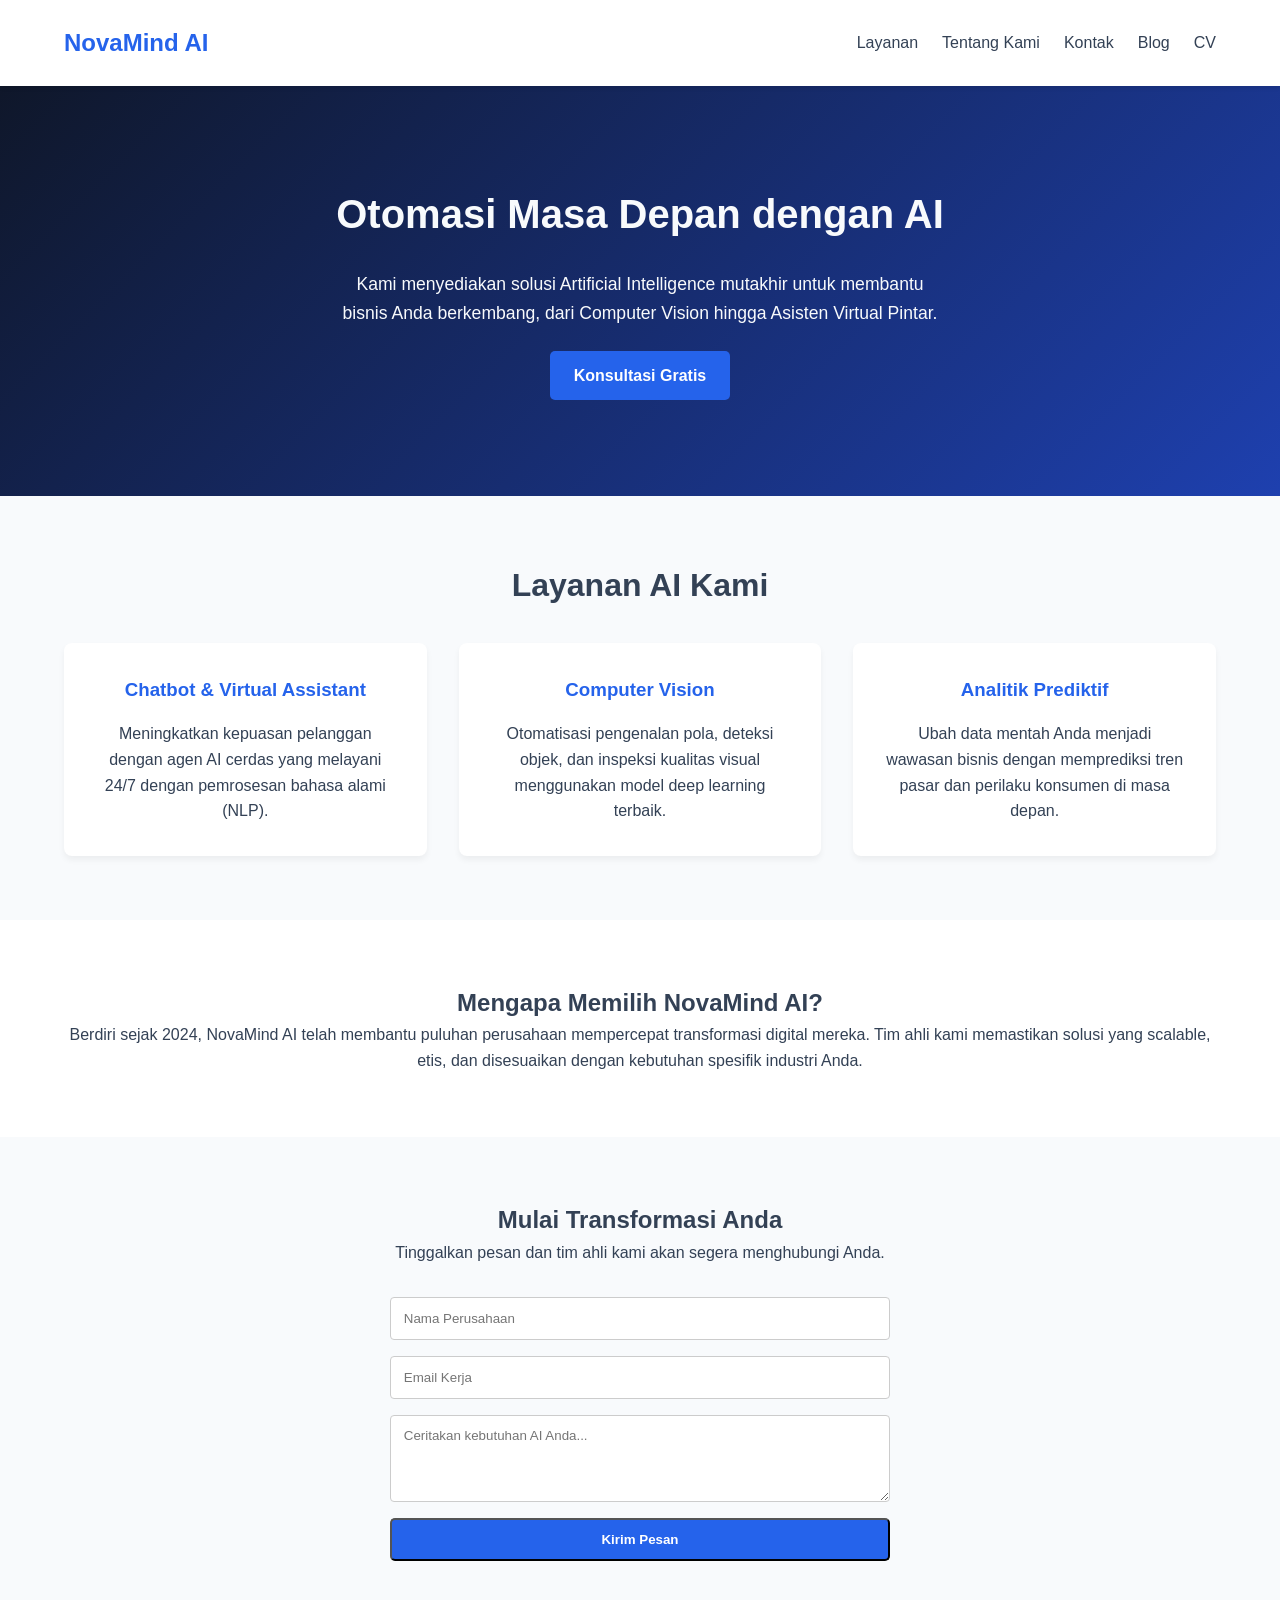
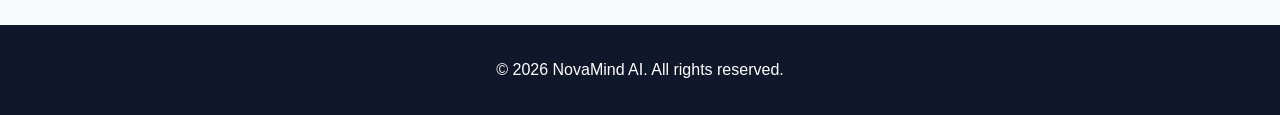
==== index.html @ 273d54a8 "Initial commit" ====
<!DOCTYPE html>
<html lang="id">
<head>
    <meta charset="UTF-8">
    <meta name="viewport" content="width=device-width, initial-scale=1.0">
    <title>NovaMind AI - Solusi Artificial Intelligence Anda</title>
    <!-- Menghubungkan ke External CSS -->
    <link rel="stylesheet" href="assets/css/style.css">
</head>
<body>

    <!-- Header / Navbar -->
    <header class="navbar">
        <div class="brand">NovaMind AI</div>
        <nav>
            <ul class="nav-links">
                <li><a href="#layanan">Layanan</a></li>
                <li><a href="#tentang">Tentang Kami</a></li>
                <li><a href="#kontak">Kontak</a></li>
                <!-- Integrasi Navigasi -->
                <li><a href="blog.html">Blog</a></li>
                <li><a href="cv.html">CV</a></li>
            </ul>
        </nav>
    </header>

    <main>
        <!-- Section Hero -->
        <section class="hero">
            <h1>Otomasi Masa Depan dengan AI</h1>
            <p>Kami menyediakan solusi Artificial Intelligence mutakhir untuk membantu bisnis Anda berkembang, dari Computer Vision hingga Asisten Virtual Pintar.</p>
            <a href="#kontak" class="btn-primary">Konsultasi Gratis</a>
        </section>

        <!-- Section Layanan (Minimal 3) -->
        <section id="layanan" class="layanan">
            <h2>Layanan AI Kami</h2>
            <div class="grid-layanan">
                <div class="card">
                    <h3>Chatbot & Virtual Assistant</h3>
                    <p>Meningkatkan kepuasan pelanggan dengan agen AI cerdas yang melayani 24/7 dengan pemrosesan bahasa alami (NLP).</p>
                </div>
                <div class="card">
                    <h3>Computer Vision</h3>
                    <p>Otomatisasi pengenalan pola, deteksi objek, dan inspeksi kualitas visual menggunakan model deep learning terbaik.</p>
                </div>
                <div class="card">
                    <h3>Analitik Prediktif</h3>
                    <p>Ubah data mentah Anda menjadi wawasan bisnis dengan memprediksi tren pasar dan perilaku konsumen di masa depan.</p>
                </div>
            </div>
        </section>

        <!-- Section Tentang -->
        <section id="tentang" class="tentang">
            <h2>Mengapa Memilih NovaMind AI?</h2>
            <p>Berdiri sejak 2024, NovaMind AI telah membantu puluhan perusahaan mempercepat transformasi digital mereka. Tim ahli kami memastikan solusi yang scalable, etis, dan disesuaikan dengan kebutuhan spesifik industri Anda.</p>
        </section>

        <!-- Section Kontak -->
        <section id="kontak" class="kontak">
            <h2>Mulai Transformasi Anda</h2>
            <p>Tinggalkan pesan dan tim ahli kami akan segera menghubungi Anda.</p>
            <form action="#" class="form-kontak">
                <input type="text" placeholder="Nama Perusahaan" required>
                <input type="email" placeholder="Email Kerja" required>
                <textarea rows="4" placeholder="Ceritakan kebutuhan AI Anda..." required></textarea>
                <button type="submit" class="btn-primary">Kirim Pesan</button>
            </form>
        </section>
    </main>

    <!-- Footer -->
    <footer>
        <p>&copy; 2026 NovaMind AI. All rights reserved.</p>
    </footer>

</body>
</html>
---- assets/css/style.css ----
/* ===== CSS Variables (Tema NovaMind AI) ===== */
:root {
  --primary-color: #2563eb;
  --secondary-color: #1e40af;
  --dark-bg: #0f172a;
  --light-bg: #f8fafc;
  --text-main: #334155;
  --text-light: #f8fafc;
  --font-family: 'Segoe UI', Tahoma, Geneva, Verdana, sans-serif;
}

/* ===== Reset & Base ===== */
* {
  margin: 0;
  padding: 0;
  box-sizing: border-box;
}

body {
  font-family: var(--font-family);
  color: var(--text-main);
  background-color: var(--light-bg);
  line-height: 1.6;
}

a {
  text-decoration: none;
  color: inherit;
}

/* ===== Navbar ===== */
.navbar {
  display: flex;
  justify-content: space-between;
  align-items: center;
  padding: 1.5rem 5%;
  background-color: white;
  box-shadow: 0 2px 4px rgba(0,0,0,0.1);
  position: sticky;
  top: 0;
  z-index: 1000;
}

.brand {
  font-size: 1.5rem;
  font-weight: bold;
  color: var(--primary-color);
}

.nav-links {
  list-style: none;
  display: flex;
  gap: 1.5rem;
}

.nav-links a {
  font-weight: 500;
  transition: color 0.3s;
}

.nav-links a:hover {
  color: var(--primary-color);
}

/* ===== Hero Section ===== */
.hero {
  background: linear-gradient(135deg, var(--dark-bg), var(--secondary-color));
  color: var(--text-light);
  text-align: center;
  padding: 6rem 2rem;
  display: flex;
  flex-direction: column;
  align-items: center;
  gap: 1.5rem;
}

.hero h1 {
  font-size: 2.5rem;
}

.hero p {
  font-size: 1.1rem;
  max-width: 600px;
}

.btn-primary {
  background-color: var(--primary-color);
  color: white;
  padding: 0.75rem 1.5rem;
  border-radius: 5px;
  font-weight: bold;
  transition: background-color 0.3s;
}

.btn-primary:hover {
  background-color: var(--secondary-color);
}

/* ===== Section Layanan (CSS Grid) ===== */
.layanan {
  padding: 4rem 5%;
  text-align: center;
}

.layanan h2 {
  margin-bottom: 2rem;
  font-size: 2rem;
}

.grid-layanan {
  display: grid;
  grid-template-columns: repeat(auto-fit, minmax(280px, 1fr));
  gap: 2rem;
}

.card {
  background: white;
  padding: 2rem;
  border-radius: 8px;
  box-shadow: 0 4px 6px rgba(0,0,0,0.05);
  transition: transform 0.3s;
}

.card:hover {
  transform: translateY(-5px);
}

.card h3 {
  color: var(--primary-color);
  margin-bottom: 1rem;
}

/* ===== Section Tentang & Kontak ===== */
.tentang, .kontak {
  padding: 4rem 5%;
  background-color: white;
  text-align: center;
}

.kontak {
  background-color: var(--light-bg);
}

.form-kontak {
  display: flex;
  flex-direction: column;
  gap: 1rem;
  max-width: 500px;
  margin: 2rem auto 0;
}

.form-kontak input, .form-kontak textarea {
  padding: 0.8rem;
  border: 1px solid #ccc;
  border-radius: 4px;
  font-family: inherit;
}

/* ===== Footer ===== */
footer {
  background-color: var(--dark-bg);
  color: white;
  text-align: center;
  padding: 2rem;
}

/* ===== Responsive (Media Queries) ===== */
@media (max-width: 768px) {
  .nav-links {
    display: none; /* Simplifikasi untuk mobile */
  }
}
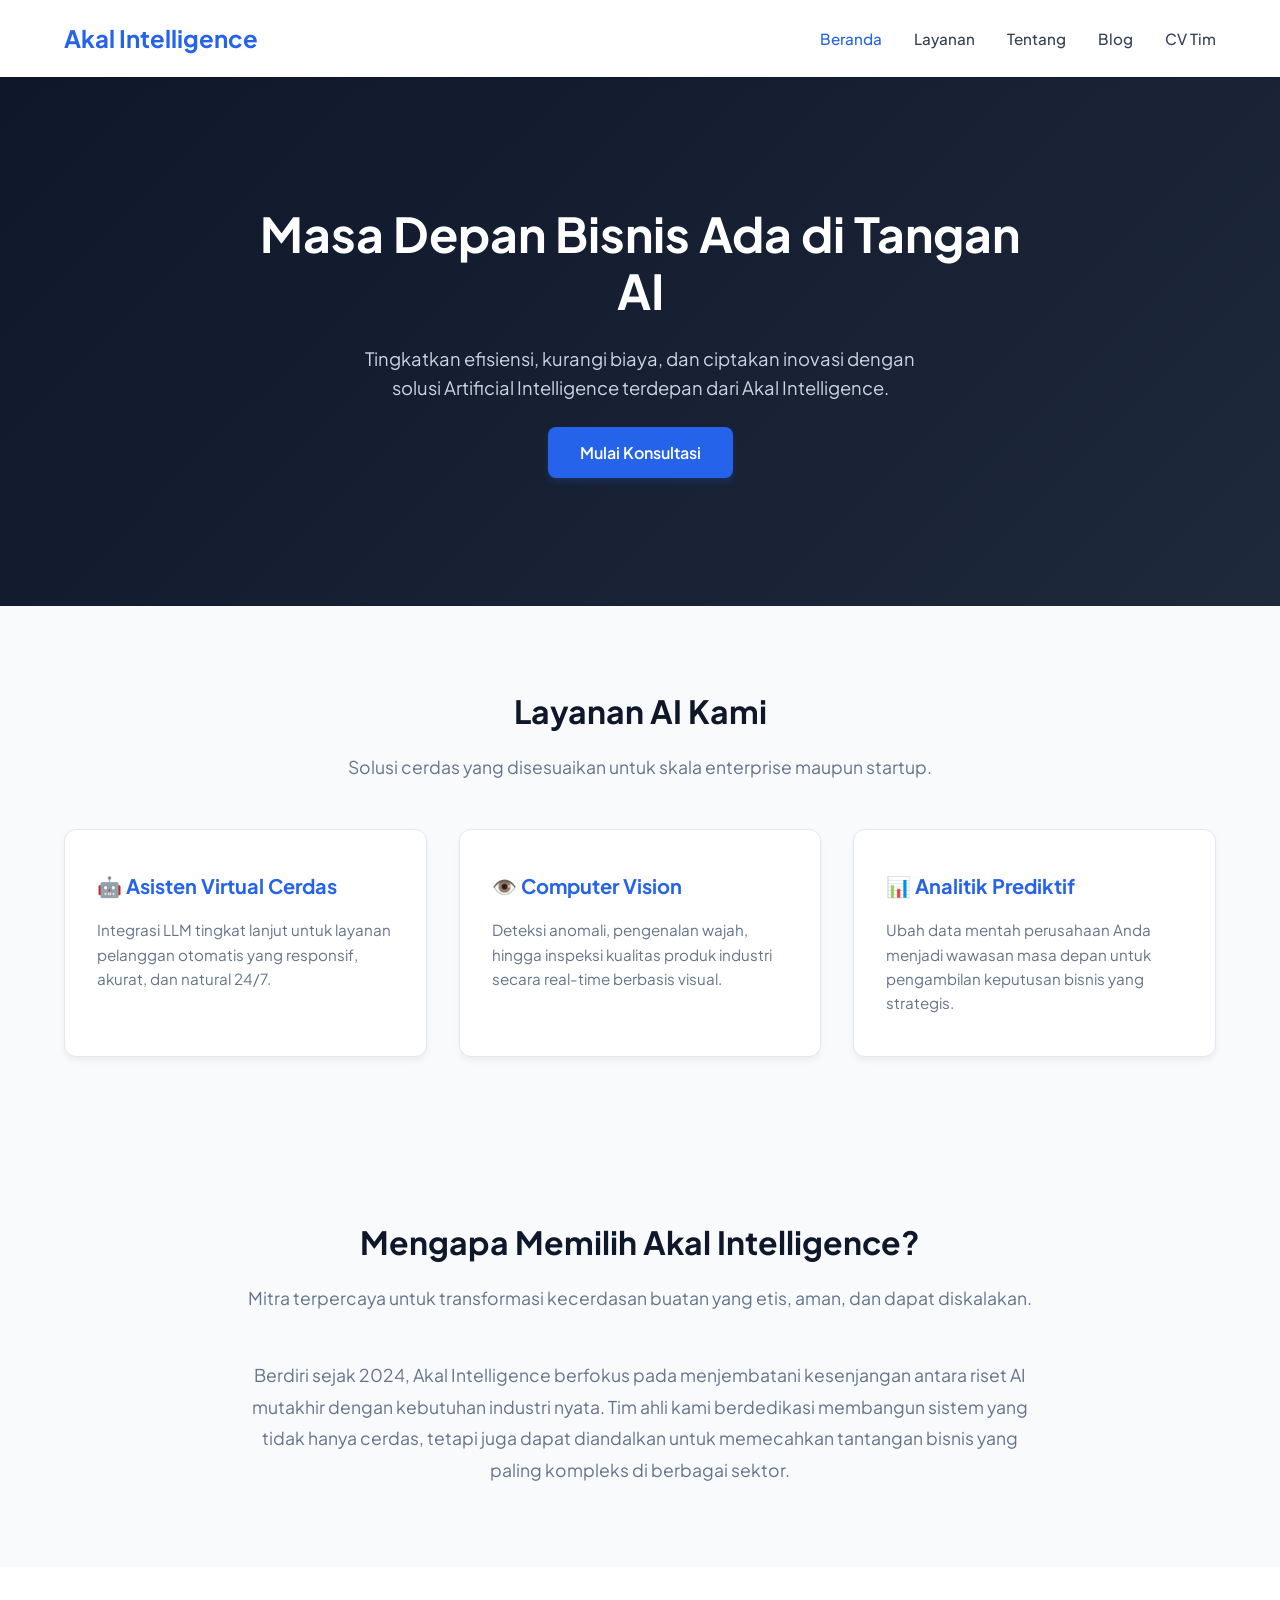
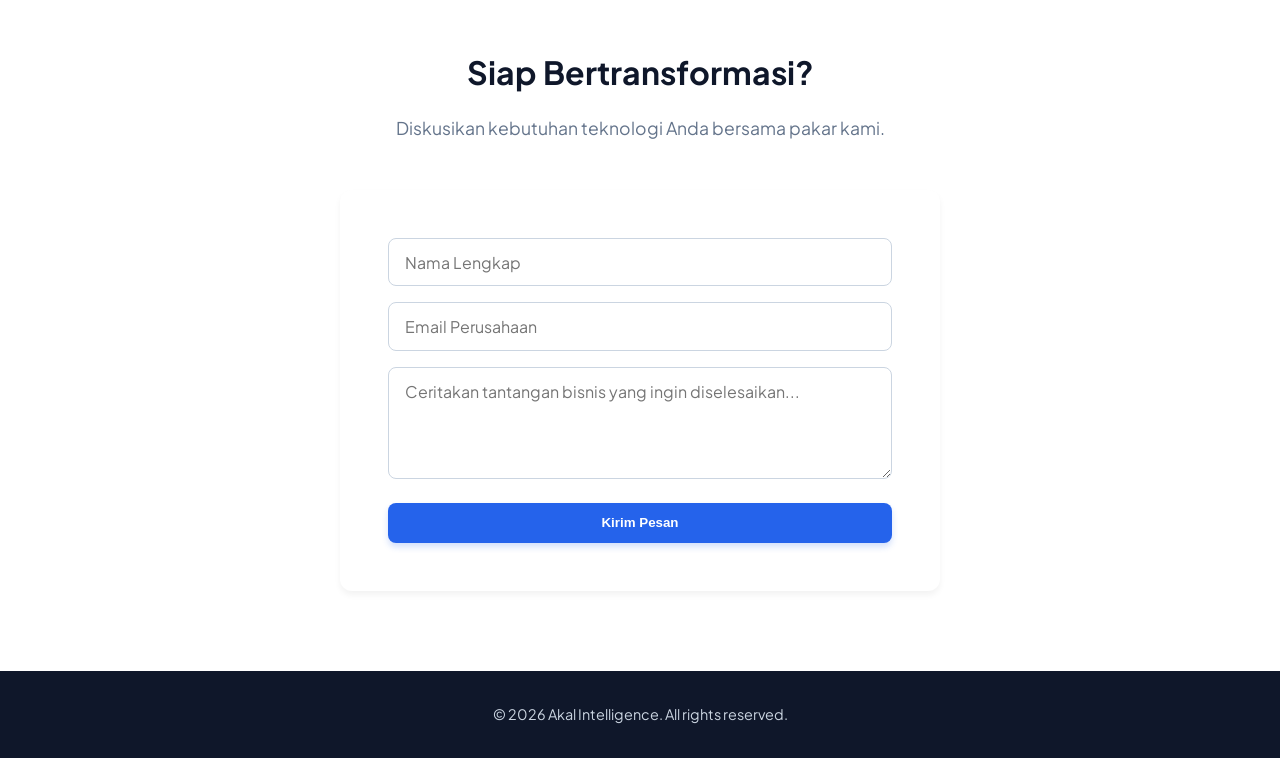
==== commit 31419bf4: "Update" ====
--- a/index.html
+++ b/index.html
@@ -3,76 +3,80 @@
 <head>
     <meta charset="UTF-8">
     <meta name="viewport" content="width=device-width, initial-scale=1.0">
-    <title>NovaMind AI - Solusi Artificial Intelligence Anda</title>
-    <!-- Menghubungkan ke External CSS -->
+    <title>Akal Intelligence - Solusi Artificial Intelligence</title>
     <link rel="stylesheet" href="assets/css/style.css">
 </head>
 <body>
 
-    <!-- Header / Navbar -->
-    <header class="navbar">
-        <div class="brand">NovaMind AI</div>
-        <nav>
-            <ul class="nav-links">
-                <li><a href="#layanan">Layanan</a></li>
-                <li><a href="#tentang">Tentang Kami</a></li>
-                <li><a href="#kontak">Kontak</a></li>
-                <!-- Integrasi Navigasi -->
-                <li><a href="blog.html">Blog</a></li>
-                <li><a href="cv.html">CV</a></li>
-            </ul>
-        </nav>
-    </header>
+    <!-- Navbar -->
+    <nav class="navbar">
+        <a href="index.html" class="brand">Akal Intelligence</a>
+        <ul class="nav-links">
+            <li><a href="index.html" class="active">Beranda</a></li>
+            <li><a href="#layanan">Layanan</a></li>
+            <li><a href="#tentang">Tentang</a></li>
+            <li><a href="blog.html">Blog</a></li>
+            <li><a href="cv.html">CV Tim</a></li>
+        </ul>
+    </nav>
 
     <main>
-        <!-- Section Hero -->
+        <!-- Hero Section -->
         <section class="hero">
-            <h1>Otomasi Masa Depan dengan AI</h1>
-            <p>Kami menyediakan solusi Artificial Intelligence mutakhir untuk membantu bisnis Anda berkembang, dari Computer Vision hingga Asisten Virtual Pintar.</p>
-            <a href="#kontak" class="btn-primary">Konsultasi Gratis</a>
+            <h1>Masa Depan Bisnis Ada di Tangan AI</h1>
+            <p>Tingkatkan efisiensi, kurangi biaya, dan ciptakan inovasi dengan solusi Artificial Intelligence terdepan dari Akal Intelligence.</p>
+            <a href="#kontak" class="btn-primary">Mulai Konsultasi</a>
         </section>
 
-        <!-- Section Layanan (Minimal 3) -->
-        <section id="layanan" class="layanan">
-            <h2>Layanan AI Kami</h2>
+        <!-- Layanan -->
+        <section id="layanan" class="section-padding text-center">
+            <h2 class="section-title">Layanan AI Kami</h2>
+            <p class="section-subtitle">Solusi cerdas yang disesuaikan untuk skala enterprise maupun startup.</p>
+            
             <div class="grid-layanan">
                 <div class="card">
-                    <h3>Chatbot & Virtual Assistant</h3>
-                    <p>Meningkatkan kepuasan pelanggan dengan agen AI cerdas yang melayani 24/7 dengan pemrosesan bahasa alami (NLP).</p>
+                    <h3 style="color: var(--primary);">🤖 Asisten Virtual Cerdas</h3>
+                    <p>Integrasi LLM tingkat lanjut untuk layanan pelanggan otomatis yang responsif, akurat, dan natural 24/7.</p>
                 </div>
                 <div class="card">
-                    <h3>Computer Vision</h3>
-                    <p>Otomatisasi pengenalan pola, deteksi objek, dan inspeksi kualitas visual menggunakan model deep learning terbaik.</p>
+                    <h3 style="color: var(--primary);">👁️ Computer Vision</h3>
+                    <p>Deteksi anomali, pengenalan wajah, hingga inspeksi kualitas produk industri secara real-time berbasis visual.</p>
                 </div>
                 <div class="card">
-                    <h3>Analitik Prediktif</h3>
-                    <p>Ubah data mentah Anda menjadi wawasan bisnis dengan memprediksi tren pasar dan perilaku konsumen di masa depan.</p>
+                    <h3 style="color: var(--primary);">📊 Analitik Prediktif</h3>
+                    <p>Ubah data mentah perusahaan Anda menjadi wawasan masa depan untuk pengambilan keputusan bisnis yang strategis.</p>
                 </div>
             </div>
         </section>
 
-        <!-- Section Tentang -->
-        <section id="tentang" class="tentang">
-            <h2>Mengapa Memilih NovaMind AI?</h2>
-            <p>Berdiri sejak 2024, NovaMind AI telah membantu puluhan perusahaan mempercepat transformasi digital mereka. Tim ahli kami memastikan solusi yang scalable, etis, dan disesuaikan dengan kebutuhan spesifik industri Anda.</p>
+        <!-- Tentang Perusahaan -->
+        <section id="tentang" class="section-padding text-center" style="background-color: var(--light);">
+            <h2 class="section-title">Mengapa Memilih Akal Intelligence?</h2>
+            <p class="section-subtitle">Mitra terpercaya untuk transformasi kecerdasan buatan yang etis, aman, dan dapat diskalakan.</p>
+            <div style="max-width: 800px; margin: 0 auto; color: var(--text-muted); font-size: 1.1rem; line-height: 1.8;">
+                <p>Berdiri sejak 2024, Akal Intelligence berfokus pada menjembatani kesenjangan antara riset AI mutakhir dengan kebutuhan industri nyata. Tim ahli kami berdedikasi membangun sistem yang tidak hanya cerdas, tetapi juga dapat diandalkan untuk memecahkan tantangan bisnis yang paling kompleks di berbagai sektor.</p>
+            </div>
         </section>
 
-        <!-- Section Kontak -->
-        <section id="kontak" class="kontak">
-            <h2>Mulai Transformasi Anda</h2>
-            <p>Tinggalkan pesan dan tim ahli kami akan segera menghubungi Anda.</p>
-            <form action="#" class="form-kontak">
-                <input type="text" placeholder="Nama Perusahaan" required>
-                <input type="email" placeholder="Email Kerja" required>
-                <textarea rows="4" placeholder="Ceritakan kebutuhan AI Anda..." required></textarea>
-                <button type="submit" class="btn-primary">Kirim Pesan</button>
-            </form>
+        <!-- Kontak -->
+        <section id="kontak" class="section-padding text-center" style="background-color: white;">
+            <h2 class="section-title">Siap Bertransformasi?</h2>
+            <p class="section-subtitle">Diskusikan kebutuhan teknologi Anda bersama pakar kami.</p>
+            <div class="kontak-wrapper">
+                <form action="#">
+                    <div class="form-group">
+                        <input type="text" placeholder="Nama Lengkap" required>
+                        <input type="email" placeholder="Email Perusahaan" required>
+                        <textarea rows="4" placeholder="Ceritakan tantangan bisnis yang ingin diselesaikan..." required></textarea>
+                    </div>
+                    <button type="submit" class="btn-primary" style="width: 100%;">Kirim Pesan</button>
+                </form>
+            </div>
         </section>
     </main>
 
-    <!-- Footer -->
     <footer>
-        <p>&copy; 2026 NovaMind AI. All rights reserved.</p>
+        <p>&copy; 2026 Akal Intelligence. All rights reserved.</p>
     </footer>
 
 </body>
--- a/assets/css/style.css
+++ b/assets/css/style.css
@@ -1,172 +1,77 @@
-/* ===== CSS Variables (Tema NovaMind AI) ===== */
+/* Import Font */
+@import url('https://fonts.googleapis.com/css2?family=Plus+Jakarta+Sans:wght@400;500;600;700&display=swap');
+
+/* ===== CSS Variables ===== */
 :root {
-  --primary-color: #2563eb;
-  --secondary-color: #1e40af;
-  --dark-bg: #0f172a;
-  --light-bg: #f8fafc;
+  --primary: #2563eb;
+  --primary-hover: #1d4ed8;
+  --dark: #0f172a;
+  --light: #f8fafc;
   --text-main: #334155;
-  --text-light: #f8fafc;
-  --font-family: 'Segoe UI', Tahoma, Geneva, Verdana, sans-serif;
+  --text-muted: #64748b;
+  --font-sans: 'Plus Jakarta Sans', sans-serif;
 }
 
-/* ===== Reset & Base ===== */
-* {
-  margin: 0;
-  padding: 0;
-  box-sizing: border-box;
+/* ===== Base ===== */
+* { margin: 0; padding: 0; box-sizing: border-box; }
+html { scroll-behavior: smooth; }
+body { font-family: var(--font-sans); color: var(--text-main); background-color: var(--light); line-height: 1.6; }
+a { text-decoration: none; color: inherit; transition: color 0.3s; }
+
+/* ===== Navbar (Konsisten di semua halaman) ===== */
+.navbar {
+  display: flex; justify-content: space-between; align-items: center;
+  padding: 1.2rem 5%; background-color: white;
+  box-shadow: 0 1px 3px rgba(0,0,0,0.1);
+  position: sticky; top: 0; z-index: 1000;
 }
-
-body {
-  font-family: var(--font-family);
-  color: var(--text-main);
-  background-color: var(--light-bg);
-  line-height: 1.6;
-}
-
-a {
-  text-decoration: none;
-  color: inherit;
-}
-
-/* ===== Navbar ===== */
-.navbar {
-  display: flex;
-  justify-content: space-between;
-  align-items: center;
-  padding: 1.5rem 5%;
-  background-color: white;
-  box-shadow: 0 2px 4px rgba(0,0,0,0.1);
-  position: sticky;
-  top: 0;
-  z-index: 1000;
-}
-
-.brand {
-  font-size: 1.5rem;
-  font-weight: bold;
-  color: var(--primary-color);
-}
-
-.nav-links {
-  list-style: none;
-  display: flex;
-  gap: 1.5rem;
-}
-
-.nav-links a {
-  font-weight: 500;
-  transition: color 0.3s;
-}
-
-.nav-links a:hover {
-  color: var(--primary-color);
-}
+.brand { font-size: 1.5rem; font-weight: 700; color: var(--primary); }
+.nav-links { list-style: none; display: flex; gap: 2rem; }
+.nav-links a { font-weight: 500; font-size: 0.95rem; color: var(--text-main); }
+.nav-links a:hover, .nav-links a.active { color: var(--primary); }
 
 /* ===== Hero Section ===== */
 .hero {
-  background: linear-gradient(135deg, var(--dark-bg), var(--secondary-color));
-  color: var(--text-light);
-  text-align: center;
-  padding: 6rem 2rem;
-  display: flex;
-  flex-direction: column;
-  align-items: center;
-  gap: 1.5rem;
+  background: linear-gradient(135deg, var(--dark) 0%, #1e293b 100%);
+  color: white; text-align: center;
+  padding: 8rem 2rem; display: flex; flex-direction: column; align-items: center; gap: 1.5rem;
 }
+.hero h1 { font-size: 3rem; font-weight: 700; max-width: 800px; line-height: 1.2; }
+.hero p { font-size: 1.15rem; color: #cbd5e1; max-width: 600px; }
+.btn-primary {
+  background-color: var(--primary); color: white;
+  padding: 0.8rem 2rem; border-radius: 8px; font-weight: 600;
+  display: inline-block; border: none; cursor: pointer;
+  transition: all 0.3s; box-shadow: 0 4px 6px rgba(37, 99, 235, 0.2);
+}
+.btn-primary:hover { background-color: var(--primary-hover); transform: translateY(-2px); }
 
-.hero h1 {
-  font-size: 2.5rem;
-}
-
-.hero p {
-  font-size: 1.1rem;
-  max-width: 600px;
-}
-
-.btn-primary {
-  background-color: var(--primary-color);
-  color: white;
-  padding: 0.75rem 1.5rem;
-  border-radius: 5px;
-  font-weight: bold;
-  transition: background-color 0.3s;
-}
-
-.btn-primary:hover {
-  background-color: var(--secondary-color);
-}
-
-/* ===== Section Layanan (CSS Grid) ===== */
-.layanan {
-  padding: 4rem 5%;
-  text-align: center;
-}
-
-.layanan h2 {
-  margin-bottom: 2rem;
-  font-size: 2rem;
-}
+/* ===== Section Layanan ===== */
+.section-padding { padding: 5rem 5%; }
+.text-center { text-align: center; }
+.section-title { font-size: 2rem; font-weight: 700; color: var(--dark); margin-bottom: 1rem; }
+.section-subtitle { color: var(--text-muted); margin-bottom: 3rem; font-size: 1.1rem; }
 
 .grid-layanan {
-  display: grid;
-  grid-template-columns: repeat(auto-fit, minmax(280px, 1fr));
-  gap: 2rem;
+  display: grid; grid-template-columns: repeat(auto-fit, minmax(300px, 1fr)); gap: 2rem;
 }
+.card {
+  background: white; padding: 2.5rem 2rem; border-radius: 12px;
+  box-shadow: 0 4px 6px rgba(0,0,0,0.05); border: 1px solid #e2e8f0;
+  transition: all 0.3s ease; text-align: left;
+}
+.card:hover { transform: translateY(-5px); box-shadow: 0 10px 15px rgba(0,0,0,0.1); }
+.card h3 { color: var(--dark); margin-bottom: 1rem; font-size: 1.25rem; }
+.card p { color: var(--text-muted); font-size: 0.95rem; }
 
-.card {
-  background: white;
-  padding: 2rem;
-  border-radius: 8px;
-  box-shadow: 0 4px 6px rgba(0,0,0,0.05);
-  transition: transform 0.3s;
+/* ===== Kontak ===== */
+.kontak-wrapper { max-width: 600px; margin: 0 auto; background: white; padding: 3rem; border-radius: 12px; box-shadow: 0 4px 6px rgba(0,0,0,0.05); }
+.form-group { display: flex; flex-direction: column; gap: 1rem; margin-bottom: 1.5rem; }
+.form-group input, .form-group textarea {
+  width: 100%; padding: 0.8rem 1rem; border: 1px solid #cbd5e1;
+  border-radius: 8px; font-family: inherit; font-size: 1rem;
 }
-
-.card:hover {
-  transform: translateY(-5px);
-}
-
-.card h3 {
-  color: var(--primary-color);
-  margin-bottom: 1rem;
-}
-
-/* ===== Section Tentang & Kontak ===== */
-.tentang, .kontak {
-  padding: 4rem 5%;
-  background-color: white;
-  text-align: center;
-}
-
-.kontak {
-  background-color: var(--light-bg);
-}
-
-.form-kontak {
-  display: flex;
-  flex-direction: column;
-  gap: 1rem;
-  max-width: 500px;
-  margin: 2rem auto 0;
-}
-
-.form-kontak input, .form-kontak textarea {
-  padding: 0.8rem;
-  border: 1px solid #ccc;
-  border-radius: 4px;
-  font-family: inherit;
-}
+.form-group input:focus, .form-group textarea:focus { outline: none; border-color: var(--primary); }
 
 /* ===== Footer ===== */
-footer {
-  background-color: var(--dark-bg);
-  color: white;
-  text-align: center;
-  padding: 2rem;
-}
-
-/* ===== Responsive (Media Queries) ===== */
-@media (max-width: 768px) {
-  .nav-links {
-    display: none; /* Simplifikasi untuk mobile */
-  }
-}+footer { background-color: var(--dark); color: #cbd5e1; text-align: center; padding: 2rem; font-size: 0.9rem; }
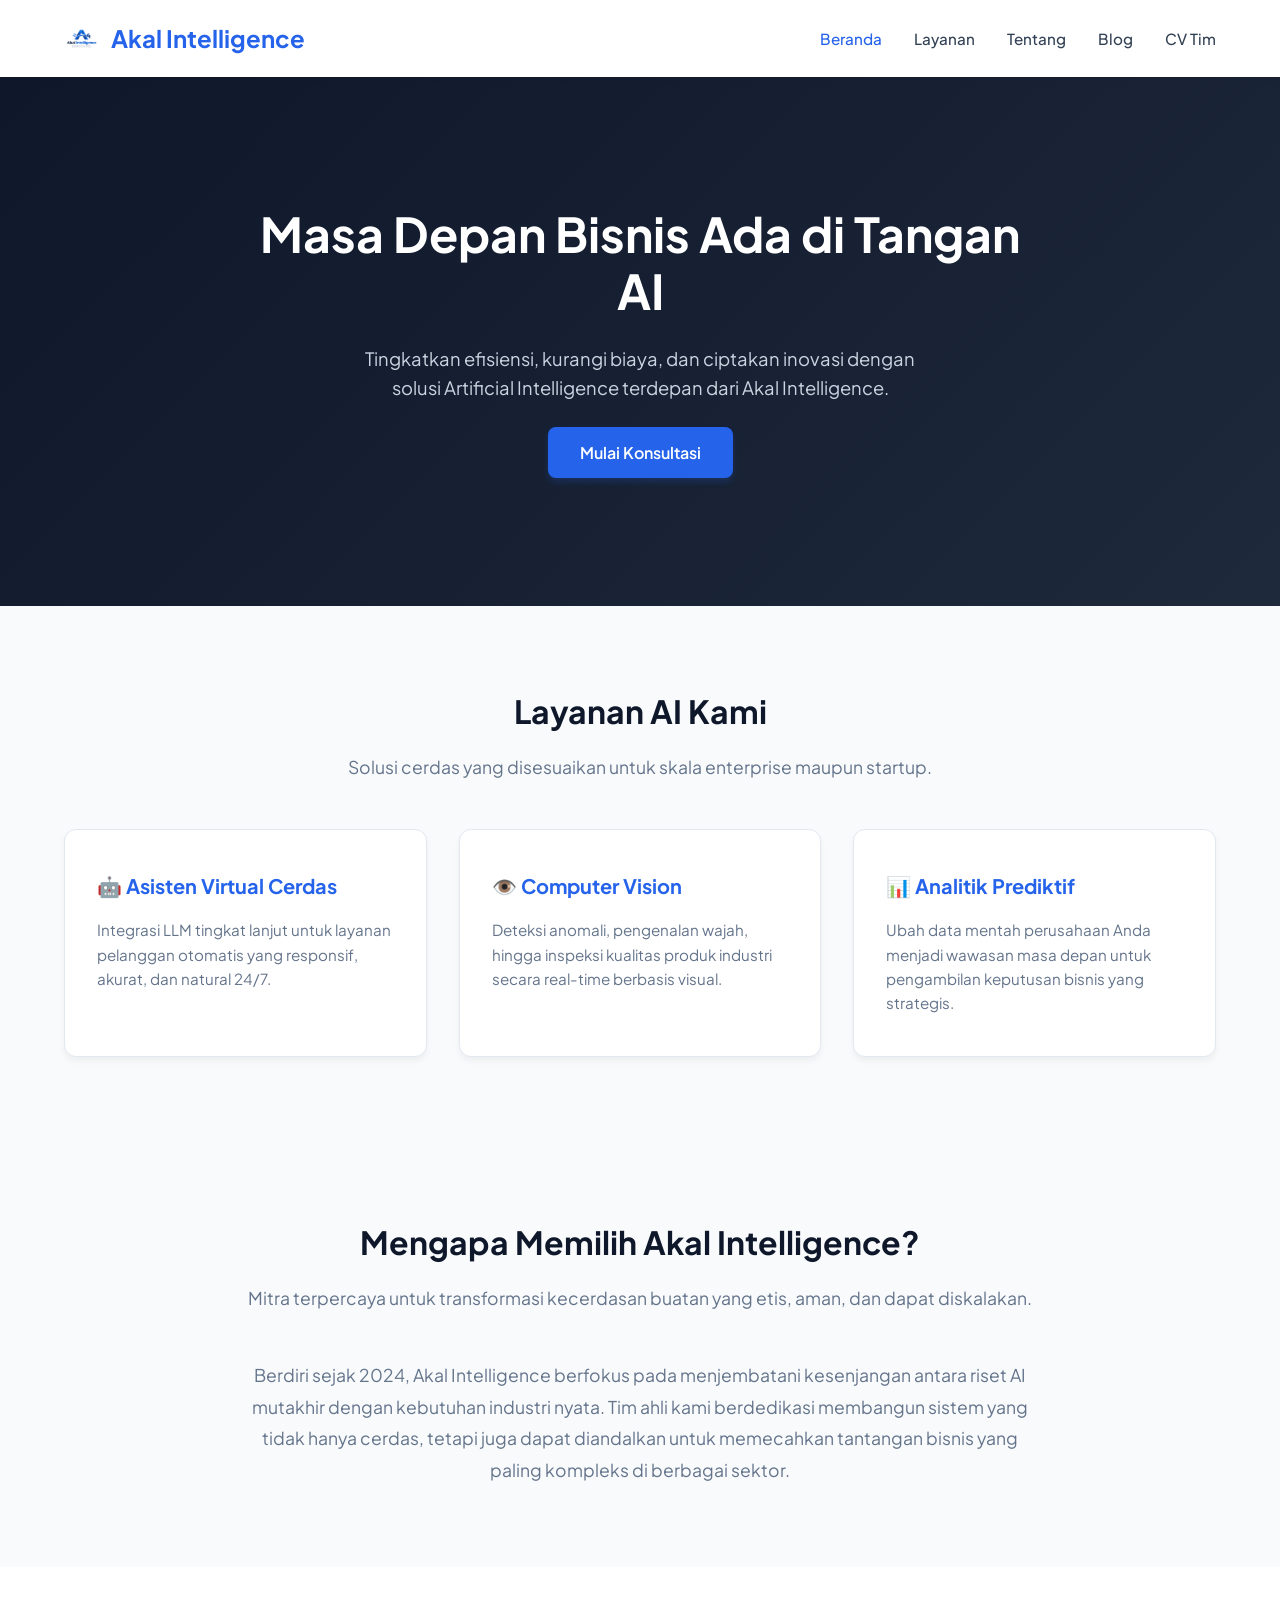
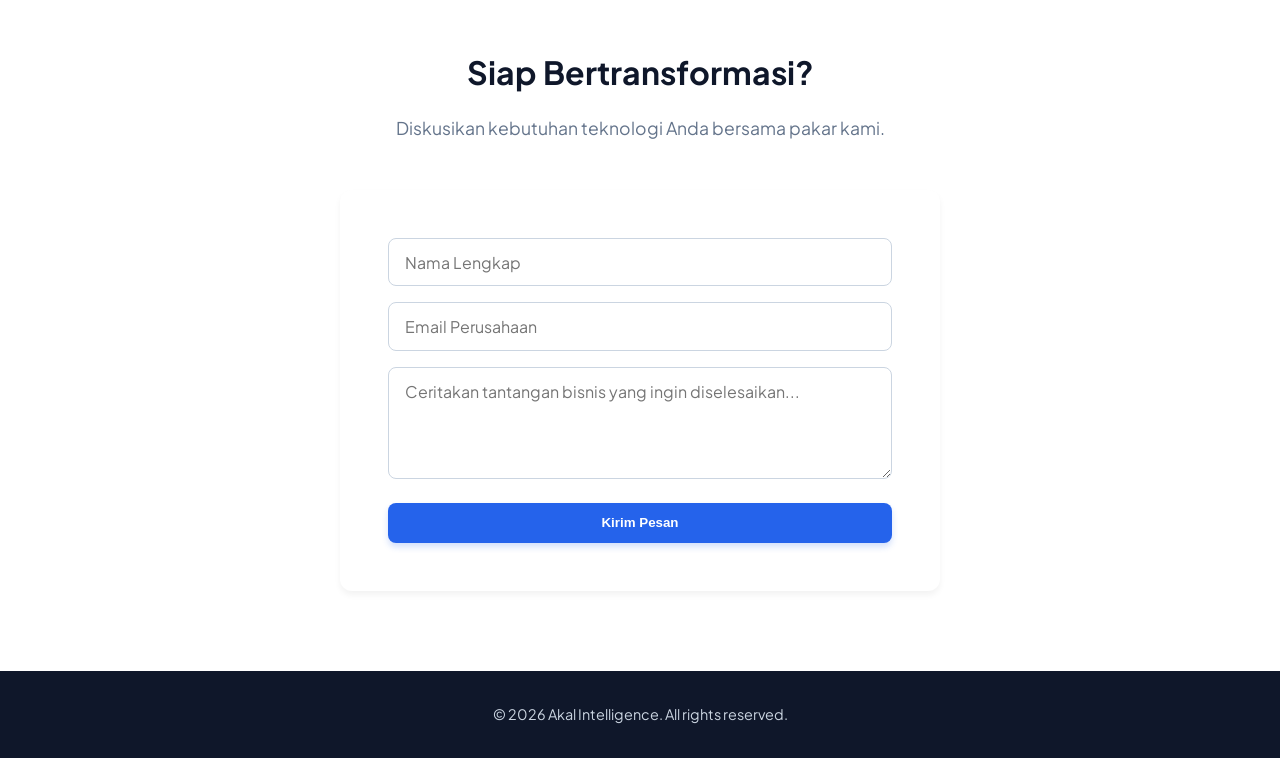
==== commit 2877005b: "Update" ====
--- a/index.html
+++ b/index.html
@@ -5,12 +5,14 @@
     <meta name="viewport" content="width=device-width, initial-scale=1.0">
     <title>Akal Intelligence - Solusi Artificial Intelligence</title>
     <link rel="stylesheet" href="assets/css/style.css">
+    <link rel="icon" type="image/png" href="ikon tab.png">
 </head>
 <body>
 
     <!-- Navbar -->
     <nav class="navbar">
-        <a href="index.html" class="brand">Akal Intelligence</a>
+        <a href="index.html" class="brand">
+            <img src="ikon navbar.png" alt="logo Akal Intelligence" class="nav-logo">Akal Intelligence</a>
         <ul class="nav-links">
             <li><a href="index.html" class="active">Beranda</a></li>
             <li><a href="#layanan">Layanan</a></li>
--- a/assets/css/style.css
+++ b/assets/css/style.css
@@ -25,8 +25,12 @@
   box-shadow: 0 1px 3px rgba(0,0,0,0.1);
   position: sticky; top: 0; z-index: 1000;
 }
-.brand { font-size: 1.5rem; font-weight: 700; color: var(--primary); }
-.nav-links { list-style: none; display: flex; gap: 2rem; }
+.brand { 
+  display: flex; align-items: center; gap: 0.75rem; /* Tambahan untuk mensejajarkan logo dan teks */
+  font-size: 1.5rem; font-weight: 700; color: var(--primary); 
+}
+.nav-logo { width: 35px; height: 35px; border-radius: 8px; object-fit: cover; } /* Styling logo */
+.nav-links { list-style: none; display: flex; gap: 2rem; align-items: center; }
 .nav-links a { font-weight: 500; font-size: 0.95rem; color: var(--text-main); }
 .nav-links a:hover, .nav-links a.active { color: var(--primary); }
 
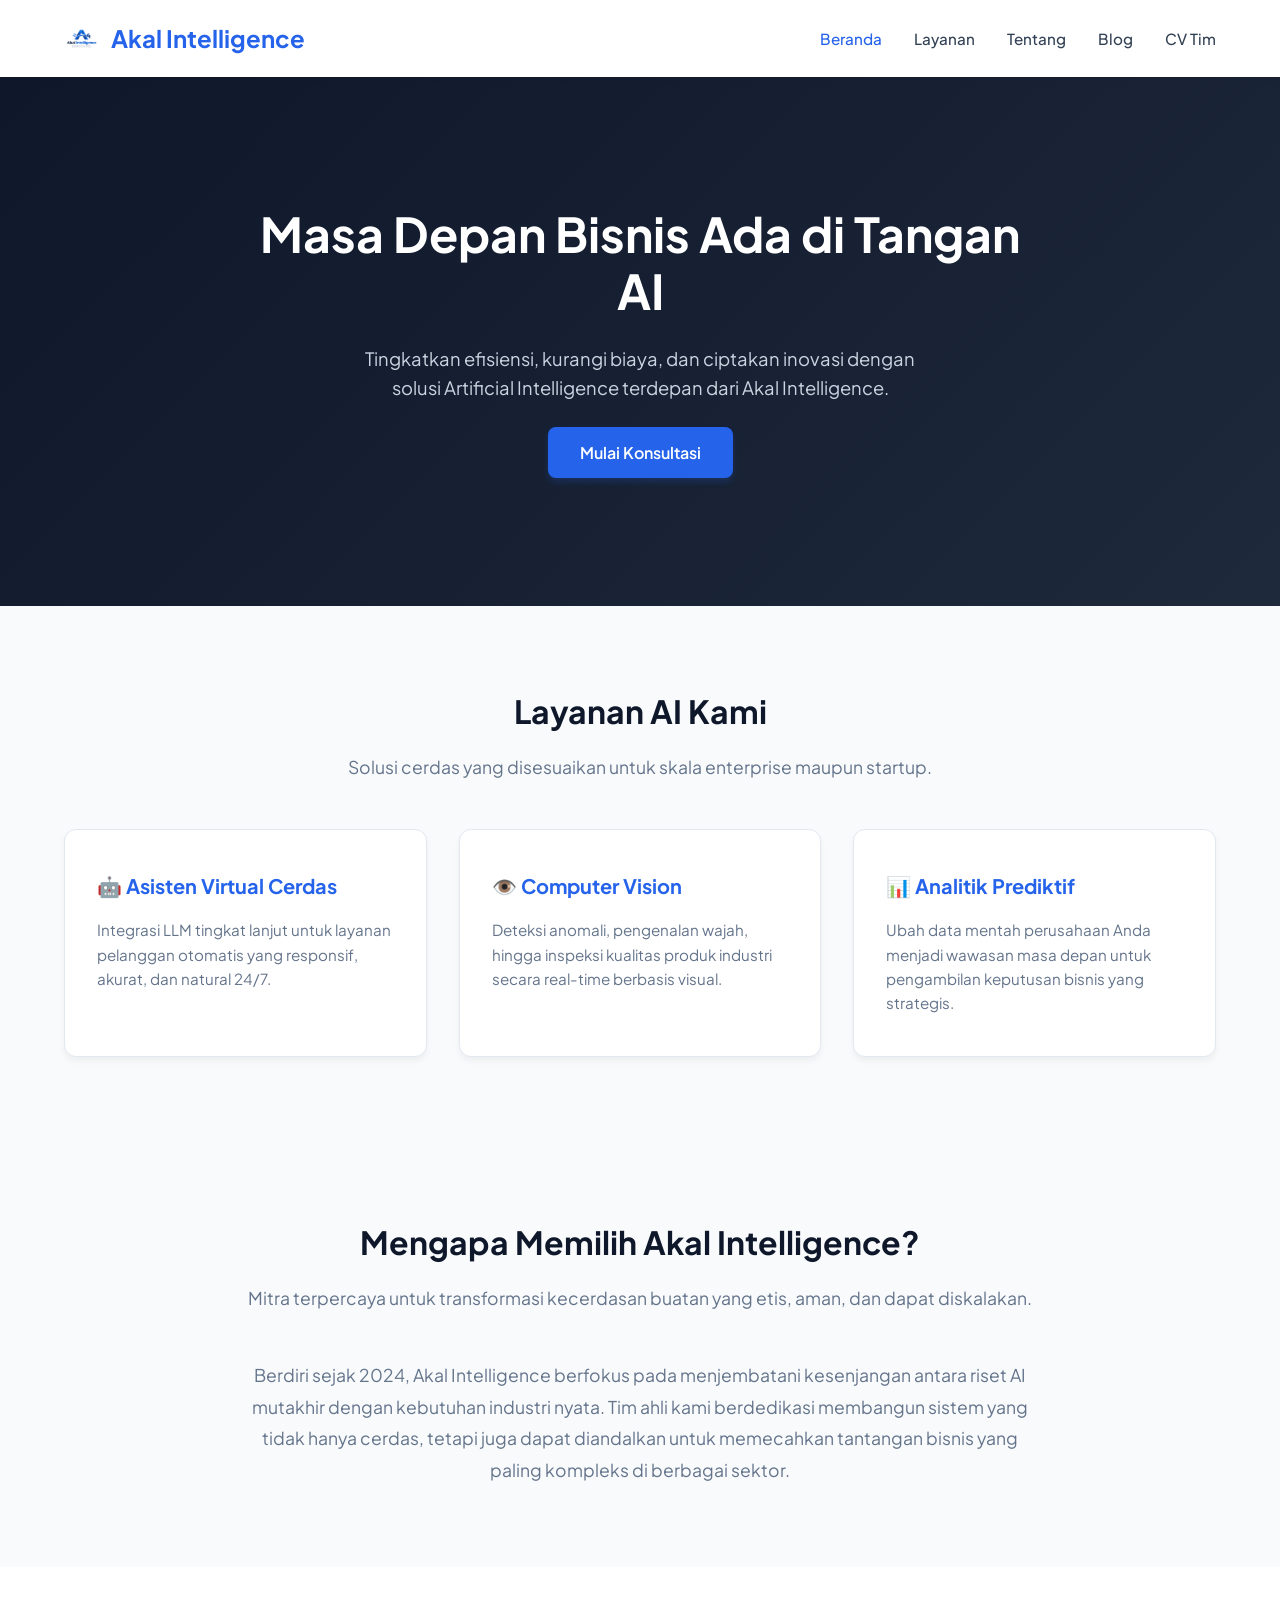
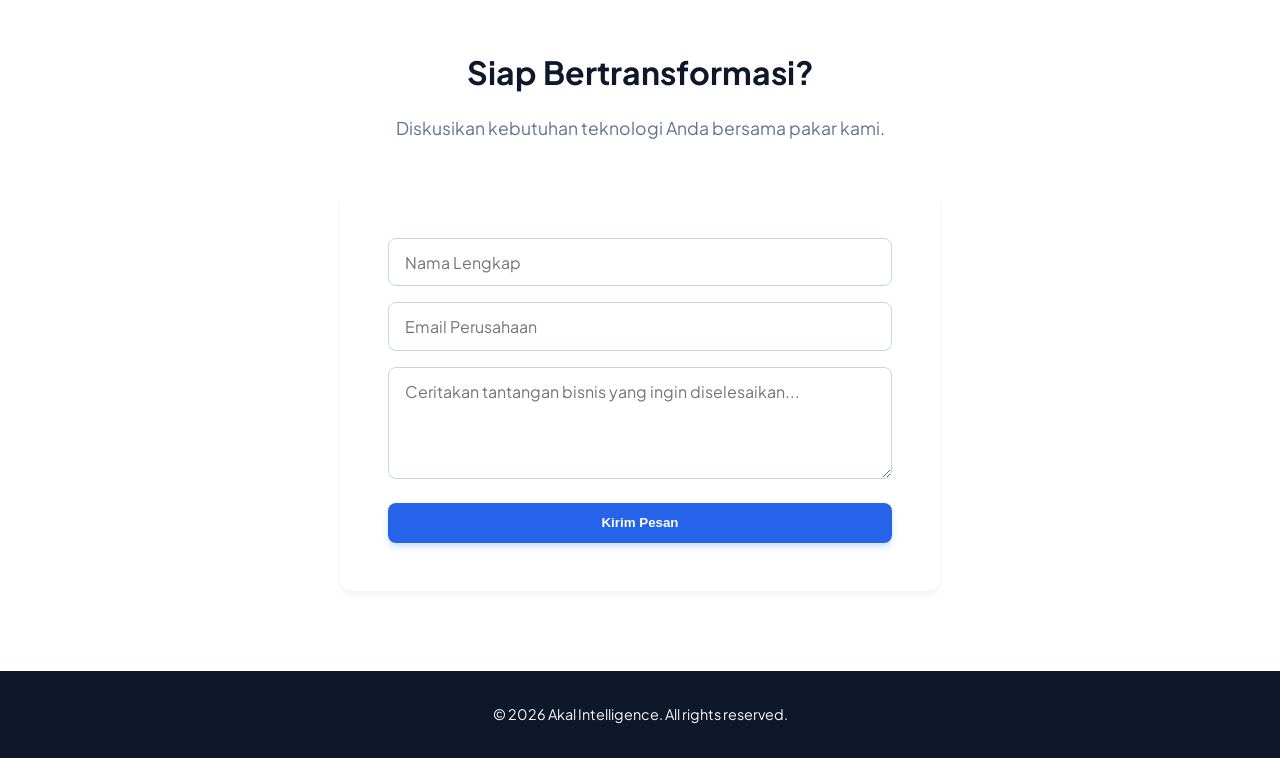
==== commit 793d4e20: "Update" ====
--- a/index.html
+++ b/index.html
@@ -3,16 +3,21 @@
 <head>
     <meta charset="UTF-8">
     <meta name="viewport" content="width=device-width, initial-scale=1.0">
+    <meta name="description" content="Akal Intelligence menyediakan solusi Artificial Intelligence terdepan seperti Asisten Virtual, Computer Vision, dan Analitik Prediktif untuk bisnis Anda.">
+    <meta name="author" content="Ian Kurniawan Siahaan">
     <title>Akal Intelligence - Solusi Artificial Intelligence</title>
+    <!-- Ikon di Tab Browser -->
+    <link rel="icon" type="image/png" href="ikon tab.png">
     <link rel="stylesheet" href="assets/css/style.css">
-    <link rel="icon" type="image/png" href="ikon tab.png">
 </head>
 <body>
 
     <!-- Navbar -->
-    <nav class="navbar">
+    <nav class="navbar" aria-label="Navigasi Utama">
         <a href="index.html" class="brand">
-            <img src="ikon navbar.png" alt="logo Akal Intelligence" class="nav-logo">Akal Intelligence</a>
+            <img src="ikon navbar.png" alt="Logo Akal Intelligence" class="nav-logo" width="35" height="35" loading="lazy">
+            Akal Intelligence
+        </a>
         <ul class="nav-links">
             <li><a href="index.html" class="active">Beranda</a></li>
             <li><a href="#layanan">Layanan</a></li>
@@ -24,11 +29,11 @@
 
     <main>
         <!-- Hero Section -->
-        <section class="hero">
+        <header class="hero">
             <h1>Masa Depan Bisnis Ada di Tangan AI</h1>
             <p>Tingkatkan efisiensi, kurangi biaya, dan ciptakan inovasi dengan solusi Artificial Intelligence terdepan dari Akal Intelligence.</p>
             <a href="#kontak" class="btn-primary">Mulai Konsultasi</a>
-        </section>
+        </header>
 
         <!-- Layanan -->
         <section id="layanan" class="section-padding text-center">
@@ -36,18 +41,18 @@
             <p class="section-subtitle">Solusi cerdas yang disesuaikan untuk skala enterprise maupun startup.</p>
             
             <div class="grid-layanan">
-                <div class="card">
+                <article class="card">
                     <h3 style="color: var(--primary);">🤖 Asisten Virtual Cerdas</h3>
                     <p>Integrasi LLM tingkat lanjut untuk layanan pelanggan otomatis yang responsif, akurat, dan natural 24/7.</p>
-                </div>
-                <div class="card">
+                </article>
+                <article class="card">
                     <h3 style="color: var(--primary);">👁️ Computer Vision</h3>
                     <p>Deteksi anomali, pengenalan wajah, hingga inspeksi kualitas produk industri secara real-time berbasis visual.</p>
-                </div>
-                <div class="card">
+                </article>
+                <article class="card">
                     <h3 style="color: var(--primary);">📊 Analitik Prediktif</h3>
                     <p>Ubah data mentah perusahaan Anda menjadi wawasan masa depan untuk pengambilan keputusan bisnis yang strategis.</p>
-                </div>
+                </article>
             </div>
         </section>
 
@@ -67,9 +72,14 @@
             <div class="kontak-wrapper">
                 <form action="#">
                     <div class="form-group">
-                        <input type="text" placeholder="Nama Lengkap" required>
-                        <input type="email" placeholder="Email Perusahaan" required>
-                        <textarea rows="4" placeholder="Ceritakan tantangan bisnis yang ingin diselesaikan..." required></textarea>
+                        <label for="nama" class="visually-hidden" style="display:none;">Nama Lengkap</label>
+                        <input type="text" id="nama" placeholder="Nama Lengkap" required>
+                        
+                        <label for="email" class="visually-hidden" style="display:none;">Email Perusahaan</label>
+                        <input type="email" id="email" placeholder="Email Perusahaan" required>
+                        
+                        <label for="pesan" class="visually-hidden" style="display:none;">Pesan</label>
+                        <textarea id="pesan" rows="4" placeholder="Ceritakan tantangan bisnis yang ingin diselesaikan..." required></textarea>
                     </div>
                     <button type="submit" class="btn-primary" style="width: 100%;">Kirim Pesan</button>
                 </form>
@@ -77,8 +87,9 @@
         </section>
     </main>
 
-    <footer>
-        <p>&copy; 2026 Akal Intelligence. All rights reserved.</p>
+    <!-- Footer dengan teks kontras tinggi (text-light) -->
+    <footer class="bg-dark text-light text-center py-4" style="background-color: #0f172a; color: #f8fafc; padding: 2rem;">
+        <p class="mb-0">&copy; 2026 Akal Intelligence. All rights reserved.</p>
     </footer>
 
 </body>
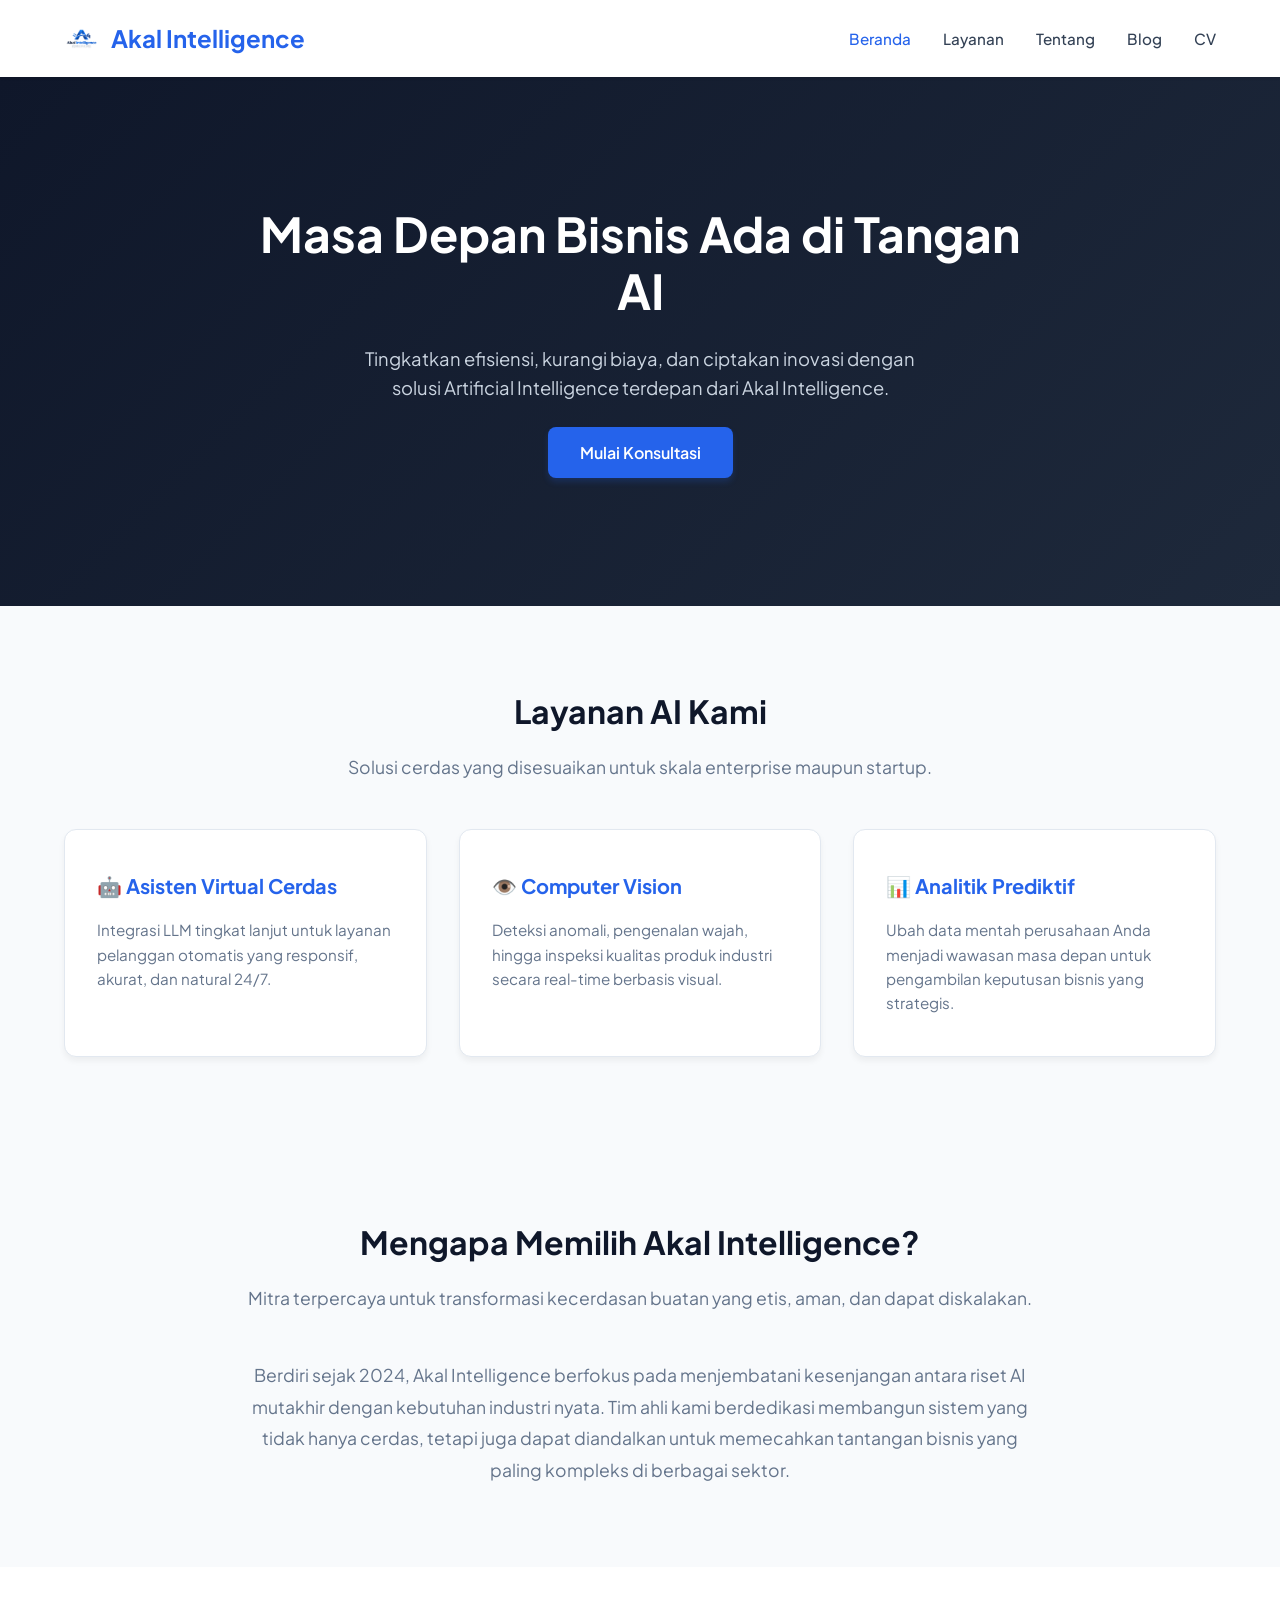
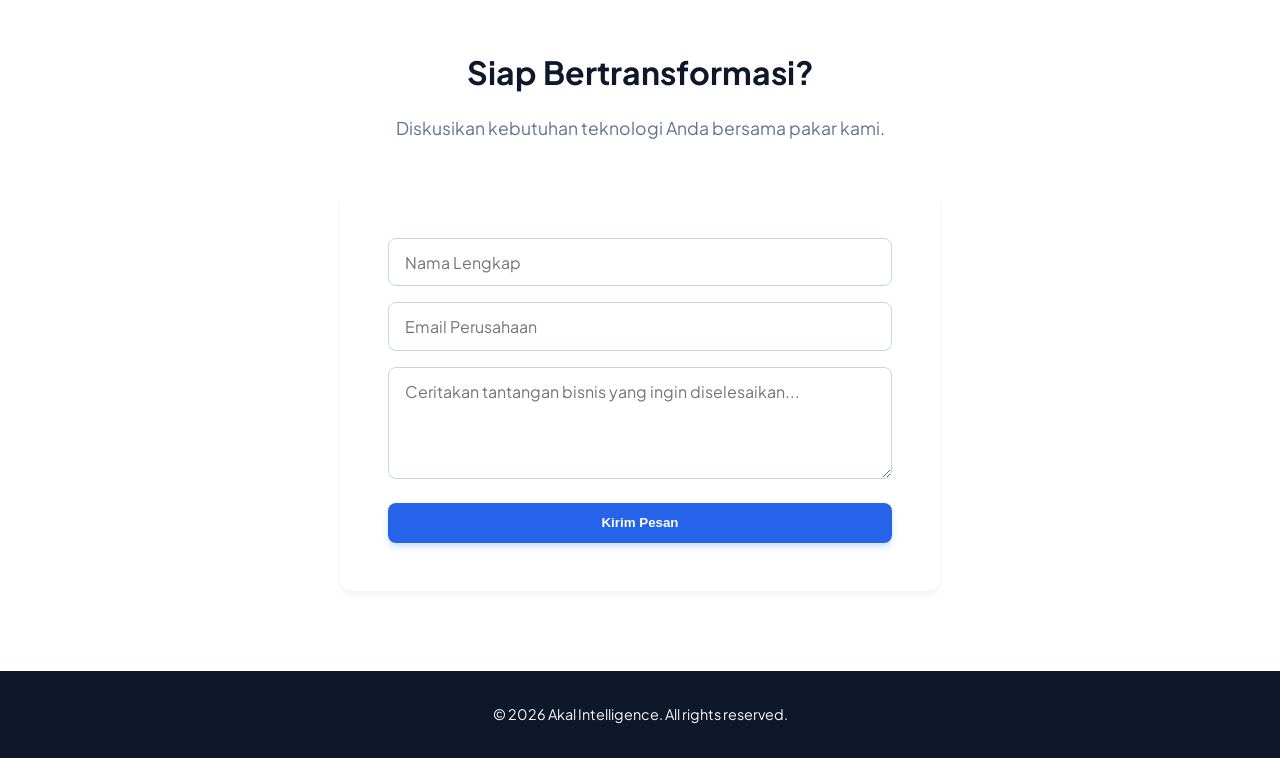
==== commit 7c8f3dce: "Update" ====
--- a/index.html
+++ b/index.html
@@ -23,7 +23,7 @@
             <li><a href="#layanan">Layanan</a></li>
             <li><a href="#tentang">Tentang</a></li>
             <li><a href="blog.html">Blog</a></li>
-            <li><a href="cv.html">CV Tim</a></li>
+            <li><a href="cv.html">CV</a></li>
         </ul>
     </nav>
 
